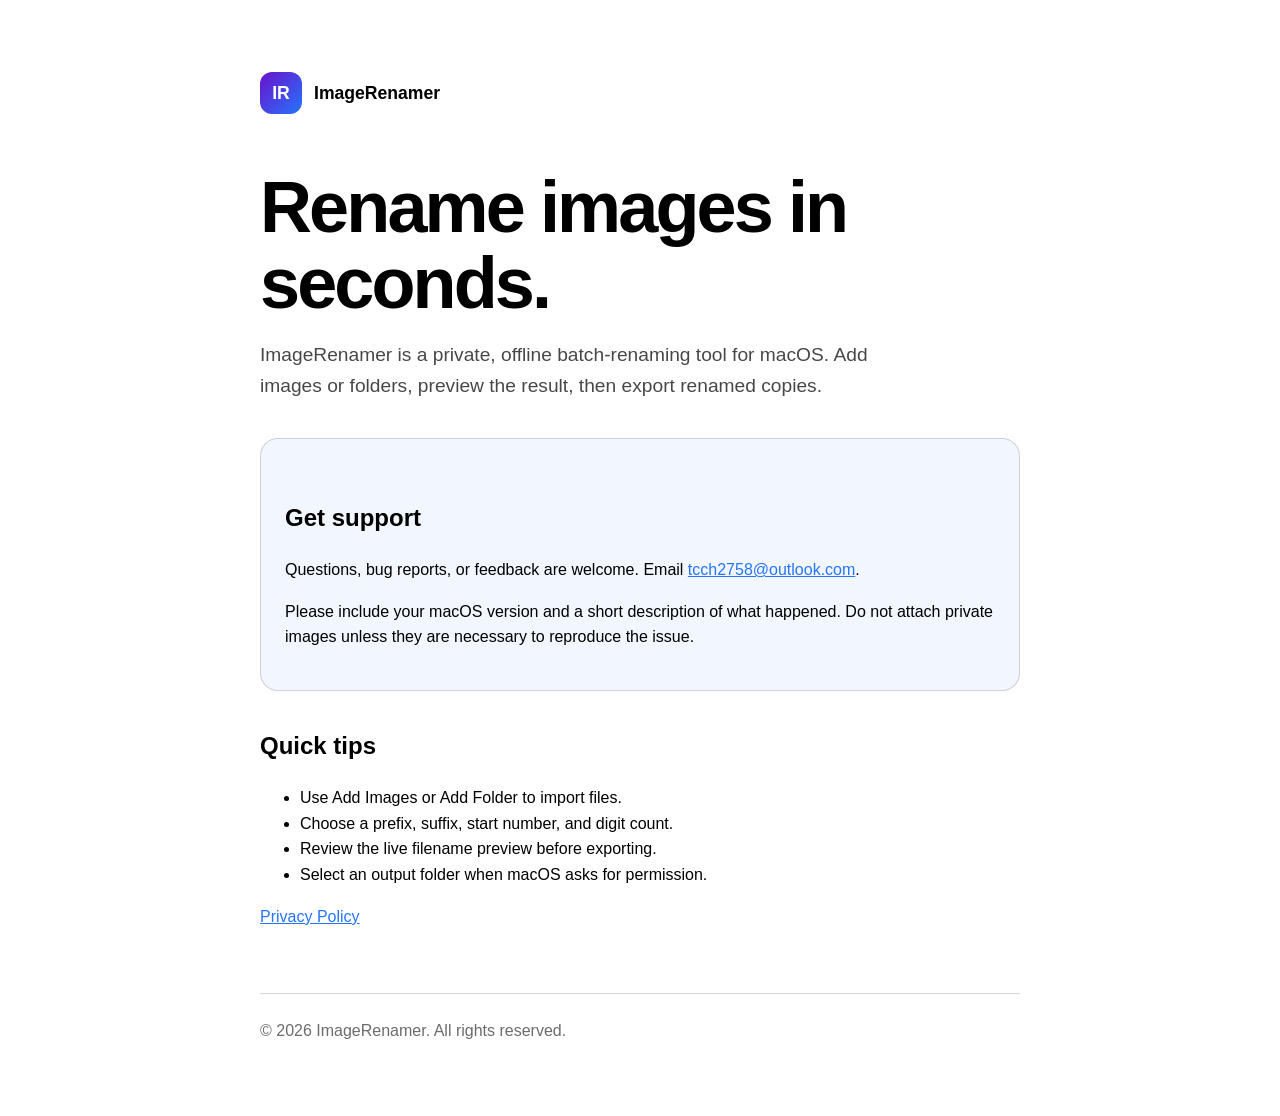
==== index.html @ 85a631c4 "Publish ImageRenamer support site" ====
<!doctype html>
<html lang="en">
<head>
  <meta charset="utf-8">
  <meta name="viewport" content="width=device-width, initial-scale=1">
  <title>ImageRenamer Support</title>
  <meta name="description" content="Support for ImageRenamer for macOS.">
  <link rel="stylesheet" href="styles.css">
</head>
<body>
  <main>
    <div class="brand"><span class="mark">IR</span> ImageRenamer</div>
    <h1>Rename images in seconds.</h1>
    <p class="lead">ImageRenamer is a private, offline batch-renaming tool for macOS. Add images or folders, preview the result, then export renamed copies.</p>

    <section class="card">
      <h2>Get support</h2>
      <p>Questions, bug reports, or feedback are welcome. Email <a href="mailto:tcch2758@outlook.com">tcch2758@outlook.com</a>.</p>
      <p>Please include your macOS version and a short description of what happened. Do not attach private images unless they are necessary to reproduce the issue.</p>
    </section>

    <h2>Quick tips</h2>
    <ul>
      <li>Use Add Images or Add Folder to import files.</li>
      <li>Choose a prefix, suffix, start number, and digit count.</li>
      <li>Review the live filename preview before exporting.</li>
      <li>Select an output folder when macOS asks for permission.</li>
    </ul>

    <p><a href="privacy.html">Privacy Policy</a></p>
    <footer>© 2026 ImageRenamer. All rights reserved.</footer>
  </main>
</body>
</html>
---- styles.css ----
:root {
  color-scheme: light dark;
  font-family: -apple-system, BlinkMacSystemFont, "Segoe UI", sans-serif;
  line-height: 1.6;
  --accent: #2575fc;
  --card: color-mix(in srgb, Canvas 94%, var(--accent) 6%);
  --border: color-mix(in srgb, CanvasText 16%, transparent);
}

* { box-sizing: border-box; }

body {
  margin: 0;
  background: Canvas;
  color: CanvasText;
}

main {
  width: min(760px, calc(100% - 40px));
  margin: 0 auto;
  padding: 72px 0;
}

.brand {
  display: inline-flex;
  align-items: center;
  gap: 12px;
  font-size: 1.1rem;
  font-weight: 700;
}

.mark {
  display: grid;
  width: 42px;
  height: 42px;
  place-items: center;
  border-radius: 12px;
  color: white;
  background: linear-gradient(135deg, #6a11cb, #2575fc);
}

h1 {
  margin: 56px 0 16px;
  font-size: clamp(2.25rem, 8vw, 4.5rem);
  line-height: 1.05;
  letter-spacing: -0.04em;
}

h2 { margin-top: 36px; }

.lead {
  max-width: 620px;
  font-size: 1.2rem;
  color: color-mix(in srgb, CanvasText 72%, transparent);
}

.card {
  margin-top: 36px;
  padding: 24px;
  border: 1px solid var(--border);
  border-radius: 18px;
  background: var(--card);
}

a { color: var(--accent); }

footer {
  margin-top: 64px;
  padding-top: 24px;
  border-top: 1px solid var(--border);
  color: color-mix(in srgb, CanvasText 58%, transparent);
}
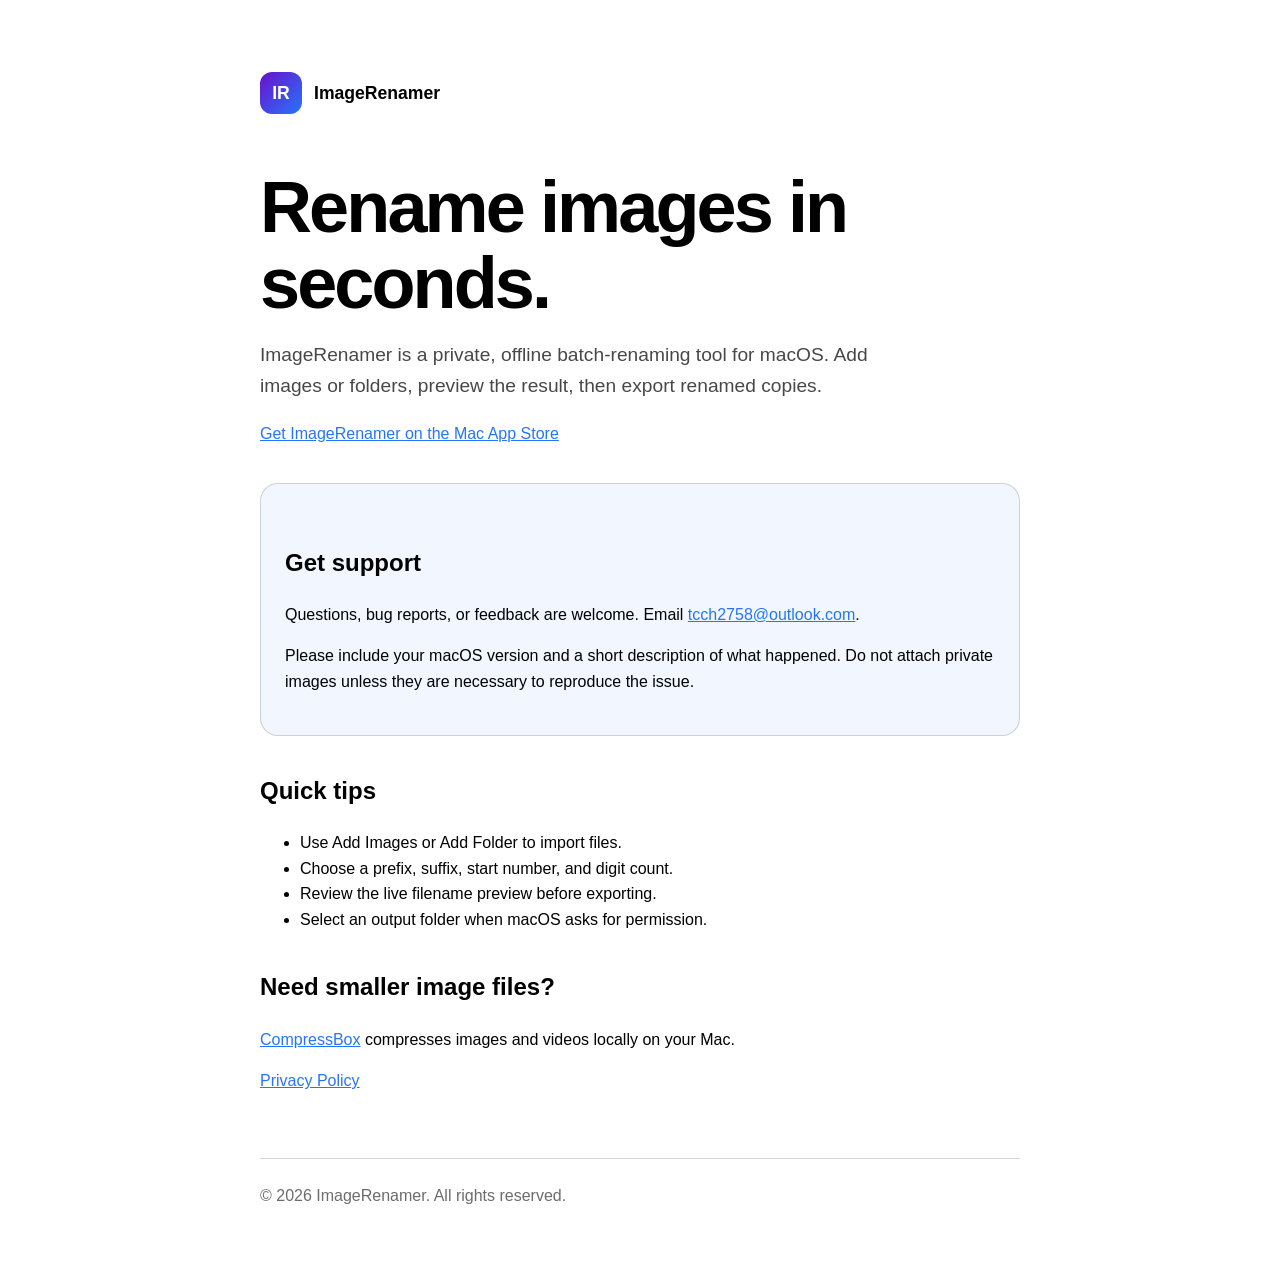
==== commit 0702395e: "Add free App Store pathway to index.html" ====
--- a/index.html
+++ b/index.html
@@ -12,6 +12,7 @@
     <div class="brand"><span class="mark">IR</span> ImageRenamer</div>
     <h1>Rename images in seconds.</h1>
     <p class="lead">ImageRenamer is a private, offline batch-renaming tool for macOS. Add images or folders, preview the result, then export renamed copies.</p>
+    <p><a class="store-link" href="https://apps.apple.com/cn/app/imagerenamer-batch-rename/id6799837914?pt=128852046&amp;ct=2026Oct_Support&amp;mt=12">Get ImageRenamer on the Mac App Store</a></p>
 
     <section class="card">
       <h2>Get support</h2>
@@ -27,6 +28,11 @@
       <li>Select an output folder when macOS asks for permission.</li>
     </ul>
 
+    <section class="related-tool">
+      <h2>Need smaller image files?</h2>
+      <p><a href="https://apps.apple.com/cn/app/compressbox-%E5%9B%BE%E7%89%87%E5%8E%8B%E7%BC%A9/id6802935919?pt=128852046&amp;ct=2026Oct_Related&amp;mt=12">CompressBox</a> compresses images and videos locally on your Mac.</p>
+    </section>
+
     <p><a href="privacy.html">Privacy Policy</a></p>
     <footer>© 2026 ImageRenamer. All rights reserved.</footer>
   </main>
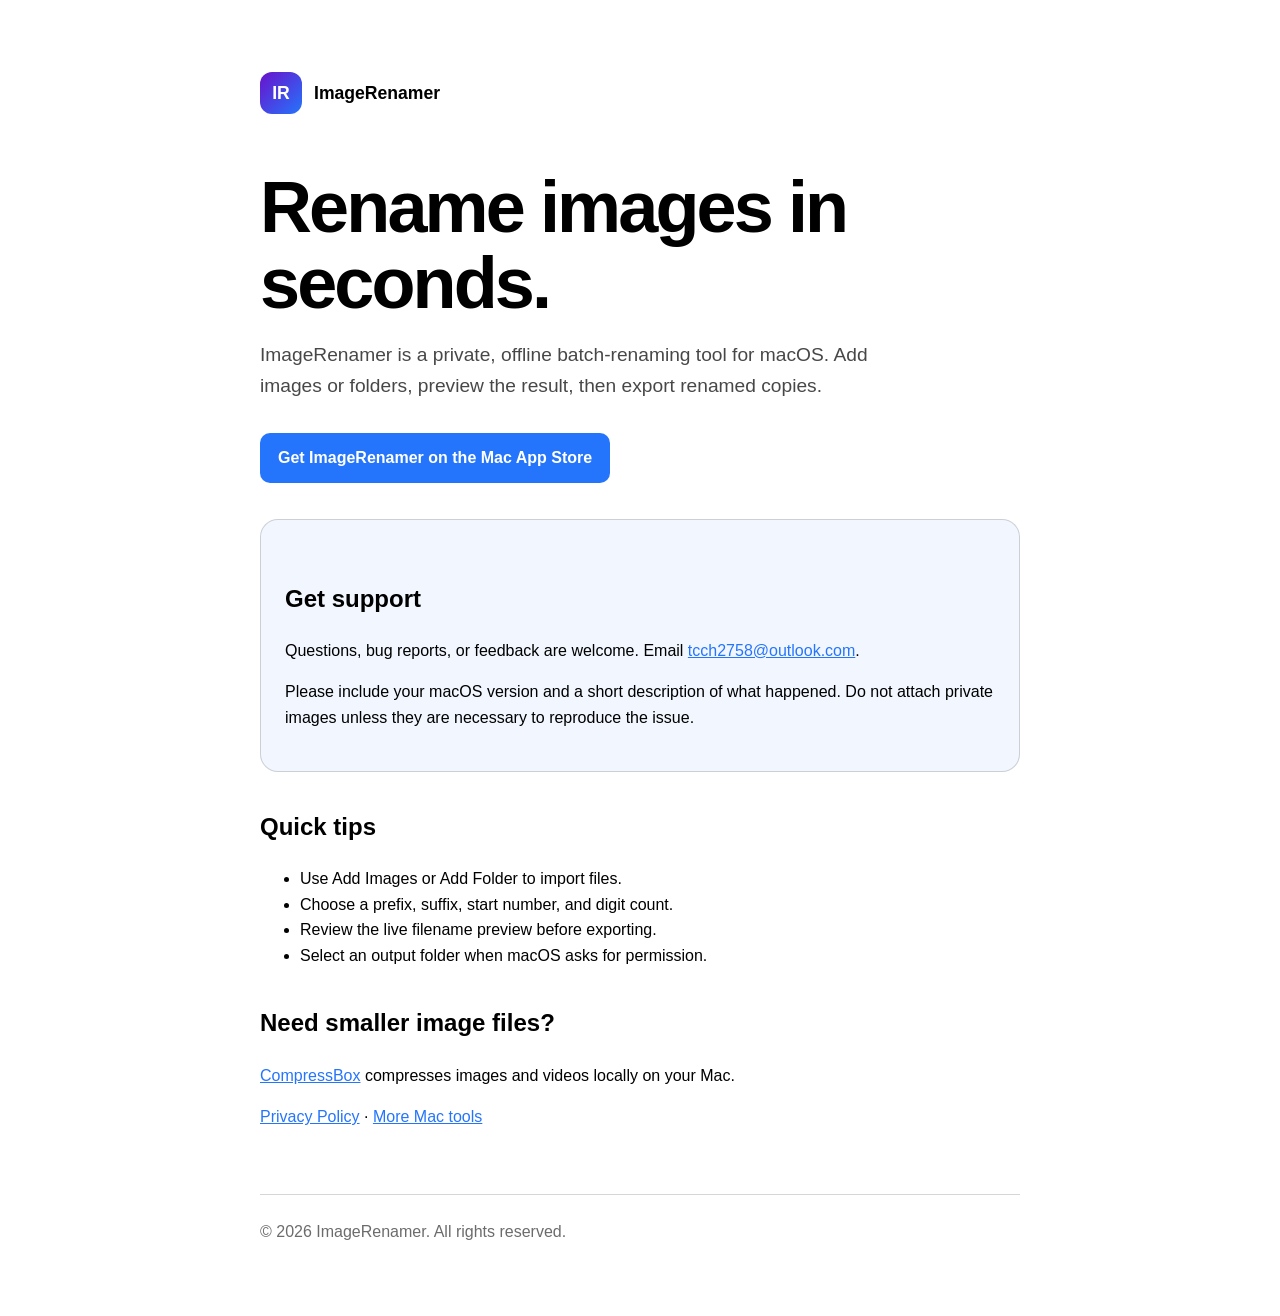
==== commit f41e236b: "Link Mac tools portfolio from existing site" ====
--- a/index.html
+++ b/index.html
@@ -33,7 +33,7 @@
       <p><a href="https://apps.apple.com/cn/app/compressbox-%E5%9B%BE%E7%89%87%E5%8E%8B%E7%BC%A9/id6802935919?pt=128852046&amp;ct=2026Oct_Related&amp;mt=12">CompressBox</a> compresses images and videos locally on your Mac.</p>
     </section>
 
-    <p><a href="privacy.html">Privacy Policy</a></p>
+    <p><a href="privacy.html">Privacy Policy</a> · <a href="https://wxic2758-create.github.io/">More Mac tools</a></p>
     <footer>© 2026 ImageRenamer. All rights reserved.</footer>
   </main>
 </body>
--- a/styles.css
+++ b/styles.css
@@ -64,6 +64,25 @@
 
 a { color: var(--accent); }
 
+.store-link {
+  display: inline-block;
+  margin-top: 12px;
+  padding: 12px 18px;
+  border-radius: 10px;
+  background: var(--accent);
+  color: #fff;
+  font-weight: 600;
+  text-decoration: none;
+}
+
+.store-link:hover, .store-link:focus-visible {
+  background: #1659c7;
+}
+
+.related-tool {
+  margin-top: 36px;
+}
+
 footer {
   margin-top: 64px;
   padding-top: 24px;
